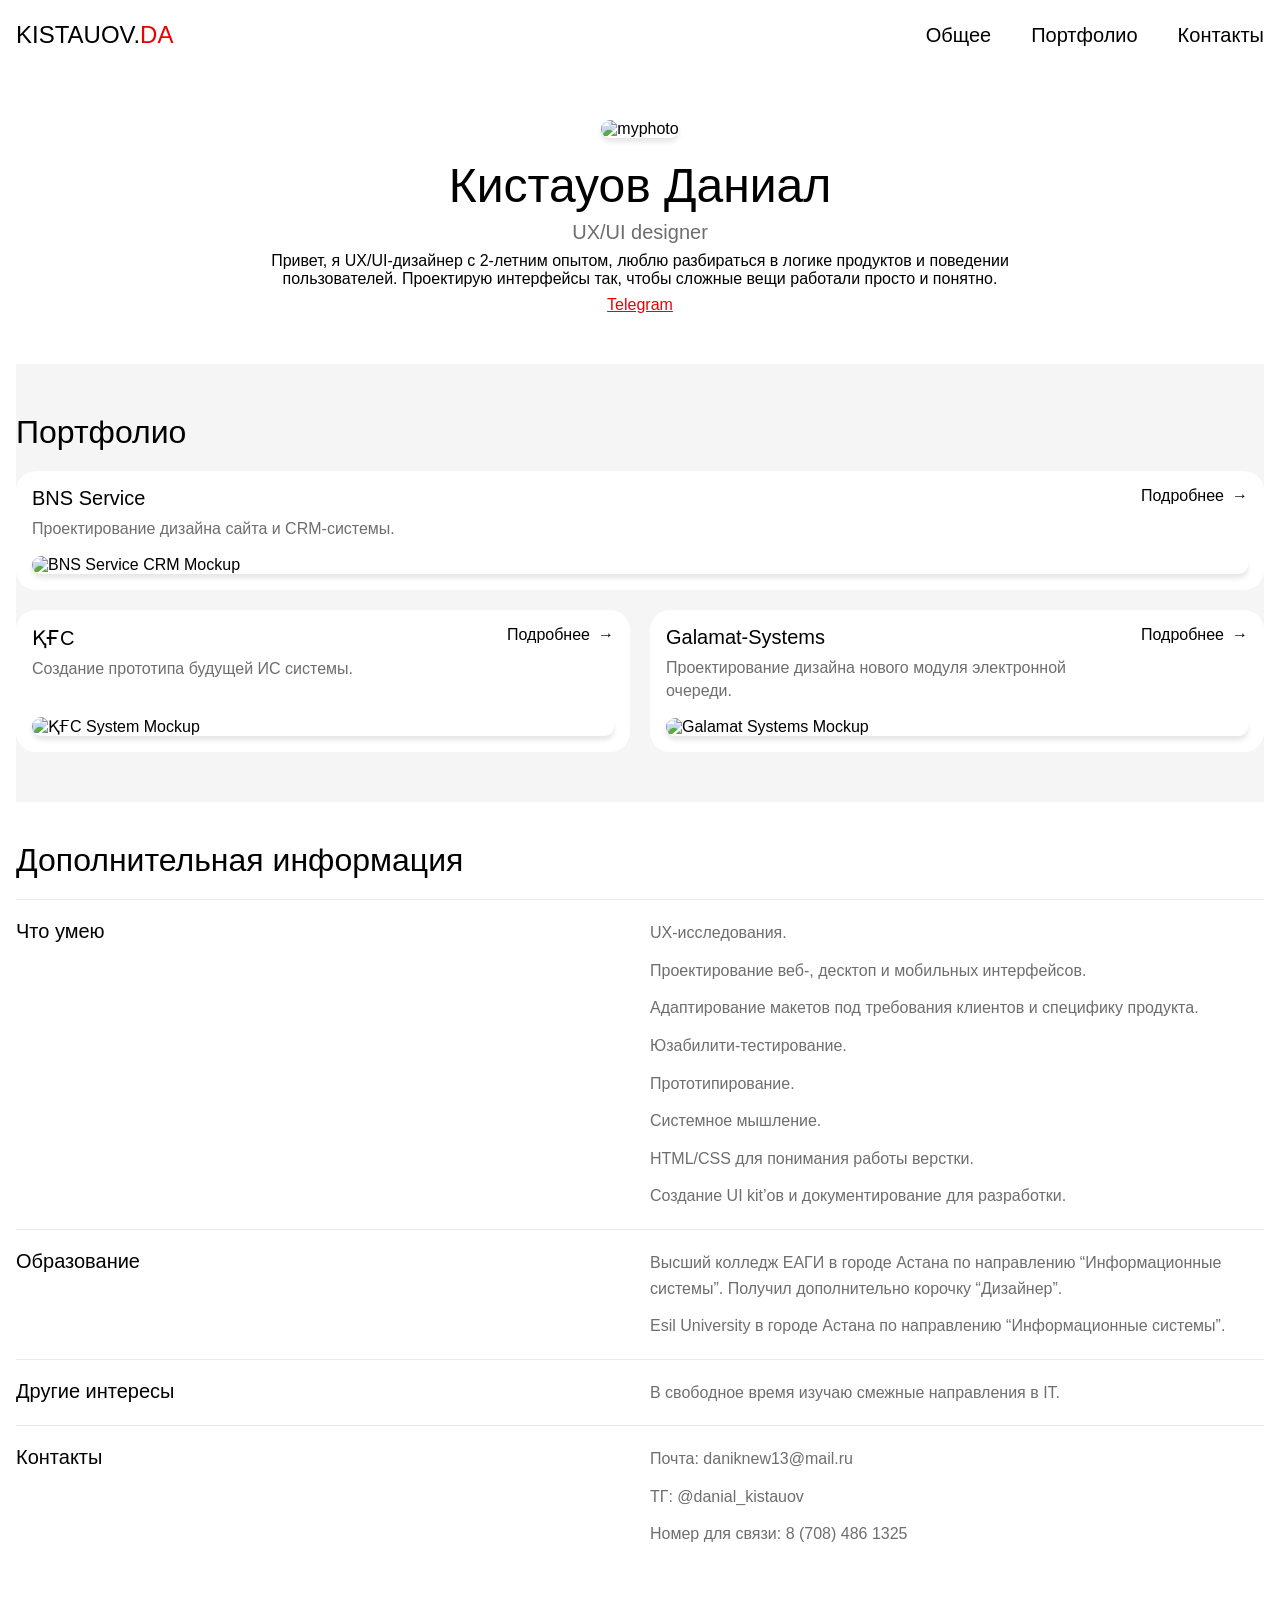
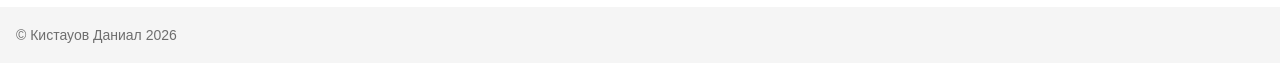
==== index.html @ 3ff45b14 "Add files via upload" ====
<!DOCTYPE html>
<html lang="en">
<head>
    <meta charset="UTF-8">
    <meta name="viewport" content="width=device-width, initial-scale=1.0">
    <title>Кистауов Даниал | Портфолио</title>
    <link rel="stylesheet" href="main.css">
</head>
<body>
    <div id="preloader" class="preloader">
    <div class="preloader-content">
        <picture>
            <source srcset="img/preloader1920.png" media="(min-width: 1200px)">
            <source srcset="img/preloader768.png" media="(min-width: 768px)">
            <img src="img/preloader360.png" alt="Загрузка..." class="preloader-img">
        </picture>
        <div class="loader-bar"></div> </div>
    </div>
    <header>
        <div class="header-wrapper">
            <a href="#" class="logo">Kistauov.<span class="logo-part">Da</span></a>
            <button class="burger-btn" id="burgerBtn" aria-label="Открыть меню">
                <span></span>
                <span></span>
                <span></span>
            </button>
            <nav id="mobileNav">
                <a href="" class="link">Общее</a>
                <a href="" class="link">Портфолио</a>
                <a href="" class="link">Контакты</a>
            </nav>
        </div>
    </header>
    <main>
        <section class="hero">
            <picture><img src="img/Frame 10.png" alt="myphoto" width="150" height="188"></picture>
            <div class="hero-txt-wrapper">
                <h1>Кистауов Даниал</h1>
                <h3 class="regular">UX/UI designer</h3>
                <p class="txt">Привет, я UX/UI-дизайнер с 2-летним опытом, люблю разбираться в логике продуктов и поведении пользователей. Проектирую интерфейсы так, чтобы сложные вещи работали просто и понятно.</p>
                <a href="" class="txt-link">Telegram</a>
            </div>
        </section>
        <section class="portfolio">
            <div class="container">
                <h2>Портфолио</h2>
                <div class="portfolio-grid">
                    <article class="product-card card-large">
                        <a href="#" class="card-link">
                            <div class="card-header">
                                <div class="title">
                                    <h3>BNS Service</h3>
                                    <p class="txt">Проектирование дизайна сайта и CRM-системы.</p>
                                </div>
                                <div class="more">
                                    <span>Подробнее</span>
                                    <span>→</span>
                                </div>
                            </div>
                            <picture class="card-image">
                                <img src="img/Frame 50.png" alt="BNS Service CRM Mockup">
                            </picture>
                        </a>
                    </article>
                    <article class="product-card">
                        <a href="#" class="card-link">
                            <div class="card-header">
                                <div class="title">
                                    <h3>ҚҒС</h3>
                                    <p class="txt">Создание прототипа будущей ИС системы.</p>
                                </div>
                                <div class="more">
                                    <span>Подробнее</span>
                                    <span>→</span>
                                </div>
                            </div>
                            <picture class="card-image">
                                <img src="img/Frame 50.png" alt="ҚҒС System Mockup">
                            </picture>
                        </a>
                    </article>
                    <article class="product-card">
                        <a href="#" class="card-link">
                            <div class="card-header">
                                <div class="title">
                                    <h3>Galamat-Systems</h3>
                                    <p class="txt">Проектирование дизайна нового модуля электронной очереди.</p>
                                </div>
                                <div class="more">
                                    <span>Подробнее</span>
                                    <span>→</span>
                                </div>
                            </div>
                            <picture class="card-image">
                                <img src="img/Frame 50.png" alt="Galamat Systems Mockup">
                            </picture>
                        </a>
                    </article>
                </div> 
            </div> 
        </section>
        <section class="about">
            <div class="container">
                <h2>Дополнительная информация</h2>        
                <div class="about-grid">
                    <div class="about-row">
                        <h3>Что умею</h3>
                        <div class="about-content">
                            <p>UX-исследования.</p>
                            <p>Проектирование веб-, десктоп и мобильных интерфейсов.</p>
                            <p>Адаптирование макетов под требования клиентов и специфику продукта.</p>
                            <p>Юзабилити-тестирование.</p>
                            <p>Прототипирование.</p>
                            <p>Системное мышление.</p>
                            <p>HTML/CSS для понимания работы верстки.</p>
                            <p>Создание UI kit’ов и документирование для разработки.</p>
                        </div>
                    </div>
                    <div class="about-row">
                        <h3>Образование</h3>
                        <div class="about-content">
                            <p>Высший колледж ЕАГИ в городе Астана по направлению “Информационные системы”. Получил дополнительно корочку “Дизайнер”.</p>
                            <p>Esil University в городе Астана по направлению “Информационные системы”.</p>
                        </div>
                    </div>
                    <div class="about-row">
                        <h3>Другие интересы</h3>
                        <div class="about-content">
                            <p>В свободное время изучаю смежные направления в IT.</p>
                        </div>
                    </div>
                    <div class="about-row">
                        <h3>Контакты</h3>
                        <div class="about-content contacts-list">
                            <p>Почта: <a href="mailto:daniknew13@mail.ru">daniknew13@mail.ru</a></p>
                            <p>ТГ: <a href="https://t.me/danial_kistauov">@danial_kistauov</a></p>
                            <p>Номер для связи: 8 (708) 486 1325</p>
                        </div>
                    </div>
                </div>
            </div>
        </section>
    </main>
    <footer>
        <div class="footer-wrapper">
            <p>© Кистауов Даниал 2026</p>
        </div>
    </footer>
</body>
<script src="main.js"></script>
</html>
---- main.css ----
.preloader {
    position: fixed;
    top: 0;
    left: 0;
    width: 100%;
    height: 100%;
    background-color: #fff; /* Цвет фона под картинкой */
    display: flex;
    justify-content: center;
    align-items: flex-start;
    z-index: 9999; /* Самый высокий индекс */
}
.preloader-img {
    max-width: 100%;
    height: auto;
    display: block;
}

/* Класс для скрытия */
.preloader-hidden {
    opacity: 0;
    visibility: hidden;
}
body {
  background-color: #fff;
  font-family: 'Inter', Roboto, sans-serif;
  margin: 0;
  color: #000;
}
:root {
  --txt-secondary: #6E6E6E;
  --contrast: #ED0000; 
}


h1 {
  font-size: 48px;
  font-weight: 500;
  margin: 0;
}
h2 {
  font-size: 32px;
  font-weight: 500;
  margin: 0;
}
h3 {
  font-size: 20px;
  font-weight: 500;
  margin: 0;
}
h3.regular {
  font-weight: 400;
}
p {
  margin: 0;

}
.link {
  font-size: 20px;
  text-decoration: none;
  color: #000;
}
.link:hover {
  color: var(--contrast);
}
.link:active {
  color: var(--contrast);
}

/* --- Шапка --- */
header{
max-width: 1260px;
margin: 0 auto;
padding: 0 16px;
}
.header-wrapper {
  display: flex;
  justify-content: space-between;
  align-items: center;
  height: 70px;
}
.logo {
  text-decoration: none;
  font-size: 24px;
  text-transform: uppercase;
  color: #000;
}
.logo-part {
  color: var(--contrast);
}
nav {
  display: flex;
  gap: 40px;
}
.burger-btn {
    display: none; /* СКРЫВАЕМ кнопку на компьютере */
    background: none;
    border: none;
    cursor: pointer;
    flex-direction: column;
    justify-content: space-between;
    width: 30px;
    height: 20px;
    padding: 0;
    z-index: 1000;
}
.burger-btn span {
    width: 100%;
    height: 3px;
    background-color: #000;
    border-radius: 3px;
    transition: 0.3s;
}
/* --- Хиро блок --- */
main {
  max-width: 100%;
  padding: 0 16px;
}
section.hero {
  padding: 50px 0;
  display: flex;
  flex-direction: column;
  gap: 20px;
  align-items: center;
  justify-content: center;
}
img {
  border-radius: 20px;
  box-shadow: 0px 4px 5px rgba(0, 0, 0, 0.1);
}
.hero-txt-wrapper {
  display: flex;
  flex-direction: column;
  gap: 8px;
  align-items: center;
  justify-content: center;
  max-width: 812px;
  text-align: center;
}
.hero-txt-wrapper > h3 {
  color: var(--txt-secondary);
}
.hero-txt-wrapper > a {
  color: var(--contrast);
}

/* --- Портфолио --- */
section.portfolio {
  background-color: #f5f5f5;
  width: 100%;
  padding: 50px 0;
}
div.container {
  max-width: 1260px;
  margin: 0 auto;
}
div.container h2 {
  margin-bottom: 20px;
}
.portfolio-grid {
  display: grid;
  grid-template-columns: repeat(2,1fr);
  gap: 20px;
}
.card-large {
  grid-column: span 2;
}
.product-card {
  background-color: #fff;
  border-radius: 20px;
  overflow: hidden;
  transition: transform 0.2s ease, box-shadow 0.2s ease;
}
.product-card:hover {
  transform: translateY(-5px);
  box-shadow: 0 4px 5px rgba(0,0,0,0.1);
}
.card-link {
  text-decoration: none;
  color: inherit;
  display: flex;
  flex-direction: column;
  height: 100%;
}
  /* Шапка карточки (Текст + Подробнее) */
.card-header {
  padding: 16px; /* Внутренние отступы текста */
  display: flex;
  justify-content: space-between;
  align-items: flex-start;
  gap: 16px;
}
.card-header .title {
  max-width: 70%; /* Ограничиваем ширину текста, чтобы не налезал на "Подробнее" */
}
.card-header h3 {
  font-size: 20px;
  margin-bottom: 8px;
}
.card-header .txt {
  font-size: 16px;
  color: var(--txt-secondary);
  line-height: 1.4;
}
.card-header .more {
  display: flex;
  align-items: center;
  gap: 8px;
  color: #000;
  font-size: 16px;
  font-weight: 500;
  white-space: nowrap; /* Чтобы не переносилось на новую строку */
}
/* Красный цвет для "Подробнее" на hover (как у навигации) */
.product-card:hover .more {
  color: var(--contrast);
}
/* Изображение внутри карточки */
.card-image {
  display: block;
  padding: 0 16px 16px 16px; /* Отступы для картинки, чтобы она была "внутри" серого фона */
  margin-top: auto; /* Прижимает картинку к низу карточки */
  max-height: 600px;
}

.card-image img {
  width: 100%;
  height: 100%;
  display: block;
  border-radius: 14px; /* Легкое скругление самой картинки монитора */
  object-fit:cover;
  object-position: top;
}


.about {
    padding: 40px 0;
    background-color: #fff;
}
/* Настройка сетки */
.about-row {
    display: grid;
    /* Левая колонка 1 доля, правая 2.5 доли (примерно 30/70) */
    grid-template-columns: 1fr 1fr; 
    gap: 20px;
    padding: 20px 0;
    border-top: 1px solid #EAEAEA; /* Линии между секциями */
}
/* Убираем верхнюю линию у самого первого блока, чтобы не дублировать заголовок */
.about-row:first-of-type {
    border-top: 1px solid #EAEAEA; 
}
/* Стили заголовков внутри строк */
.about-row h3 {
    font-size: 20px;
    font-weight: 500;
    color: #000;
}
/* Стили текста справа */
.about-content p {
    font-size: 16px;
    line-height: 1.6;
    color: var(--txt-secondary);
    margin-bottom: 12px;
}
.about-content p:last-child {
    margin-bottom: 0;
}
/* Стили ссылок в контактах */
.contacts-list a {
    color: inherit;
    text-decoration: none;
    transition: color 0.2s;
}
.contacts-list a:hover {
    color: var(--contrast);
}
footer {
    background-color: #f5f5f5;
    padding: 20px 16px;
}
.footer-wrapper {
  max-width: 1260px;
  margin: 0 auto;
}
.footer-wrapper p {
  color: var(--txt-secondary);
  font-size: 14px;
}


/* Адаптив для мобилок: превращаем в одну колонку */
@media (max-width: 768px) {
    .about-row {
        grid-template-columns: 1fr;
        gap: 16px;
        padding: 24px 0;
    }


    /* 1. Перестраиваем сетку в одну колонку */
  .portfolio-grid {
    grid-template-columns: 1fr; /* Теперь только одна колонка */
    gap: 16px; /* Можно немного уменьшить отступы для мобилок */
  }
  /* 2. Отменяем растяжение большой карточки */
  .card-large {
    grid-column: span 1; /* Теперь она занимает только одну колонку, как и все */
  }
  /* 3. Корректируем высоту контейнера картинки (опционально) */
  .card-image {
    height: 300px; /* На мобилках 500px может быть слишком много, лучше уменьшить */
  }
  /* 4. Уменьшаем шрифты для заголовков (опционально, для лучшего UX) */
  h1 { font-size: 32px; }
  h2 { font-size: 24px; }
  .card-header {
    flex-direction: column; /* Текст и "Подробнее" встанут друг под другом */
    align-items: flex-start;
  }


  .burger-btn {
        display: flex; /* ПОКАЗЫВАЕМ кнопку только на мобилках */
    }

  nav {
        /* Превращаем навигацию в скрытую панель */
        display: flex;
        position: fixed;
        top: 0;
        right: -100%; /* Спрятано */
        width: 100%;
        height: 100vh;
        background-color: #fff;
        flex-direction: column;
        align-items: center;
        justify-content: center;
        gap: 30px;
        transition: 0.4s ease-in-out;
        z-index: 999;
    }

    /* Когда добавляем класс .open через JS */
  nav.open {
        right: 0;
    }

    /* Анимация иконки в крестик */
    .burger-btn.active span:nth-child(1) { transform: translateY(8.5px) rotate(45deg); }
    .burger-btn.active span:nth-child(2) { opacity: 0; }
    .burger-btn.active span:nth-child(3) { transform: translateY(-8.5px) rotate(-45deg); }
}
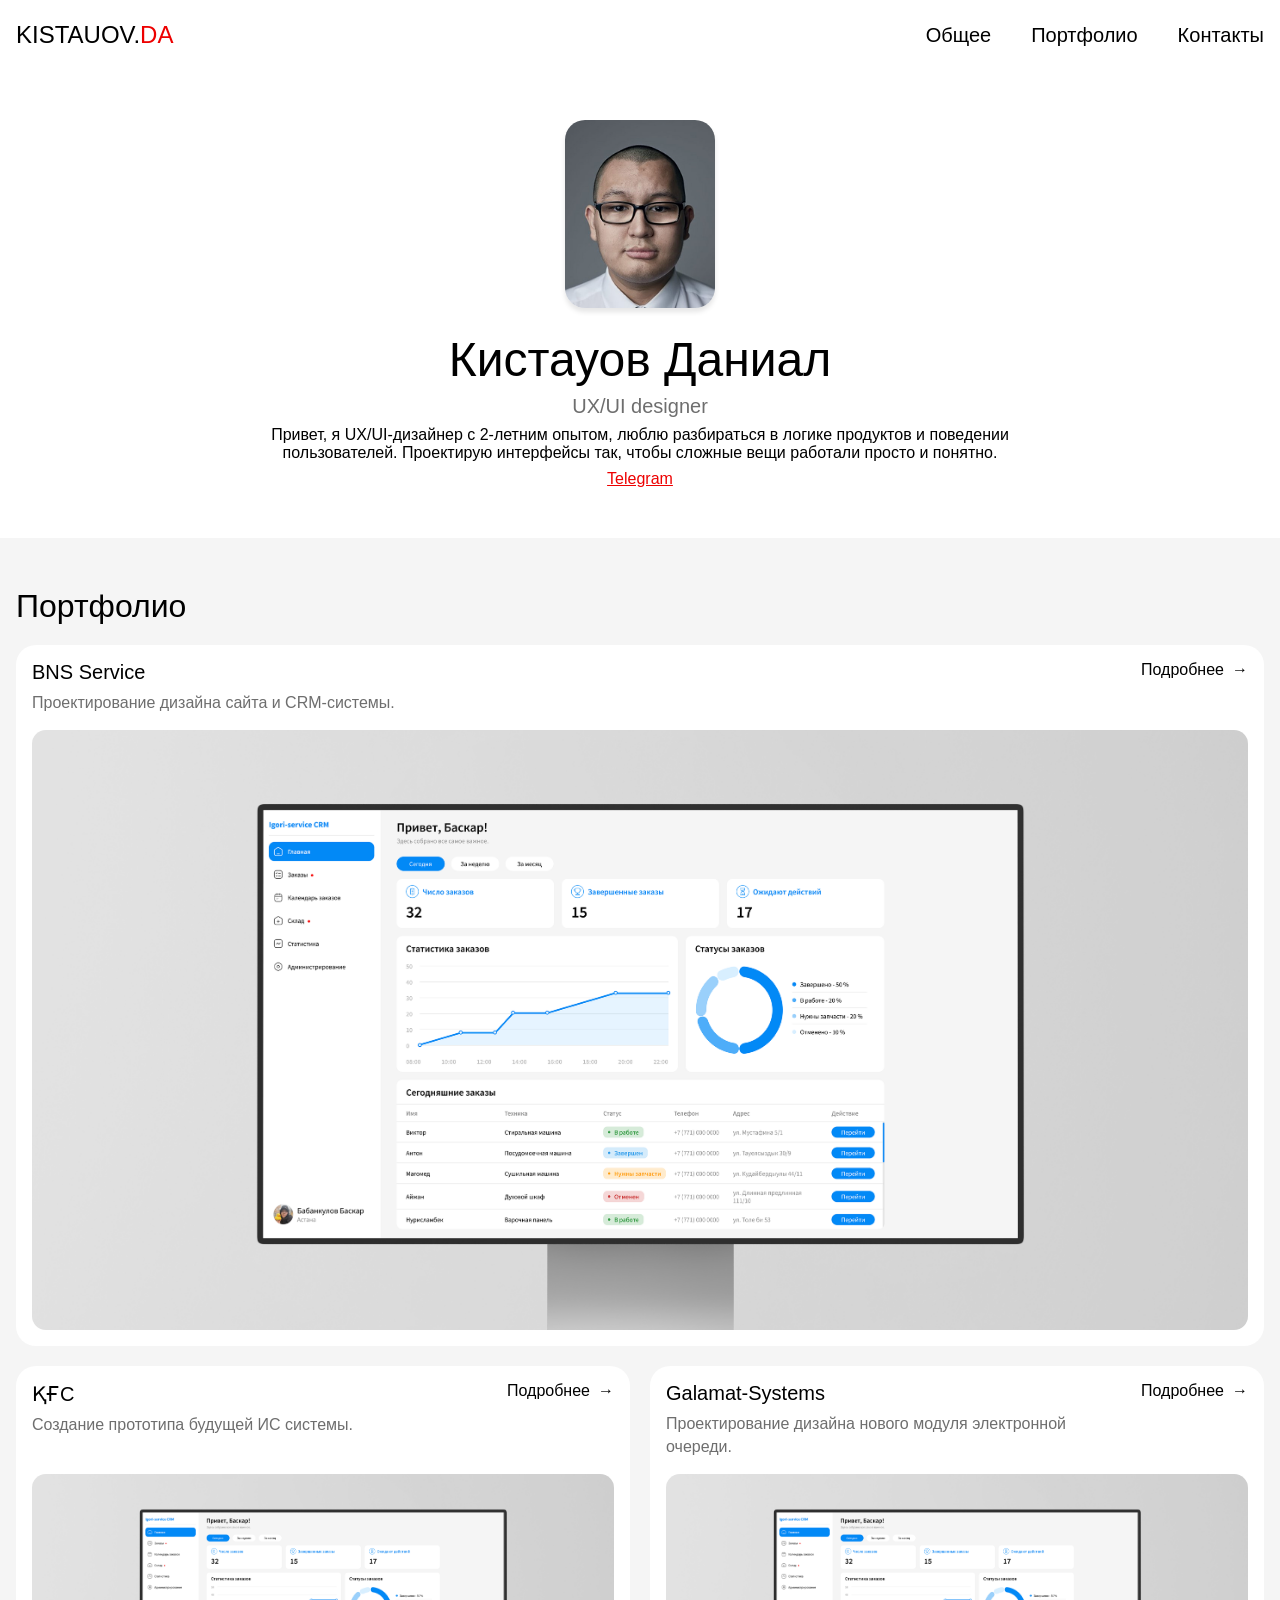
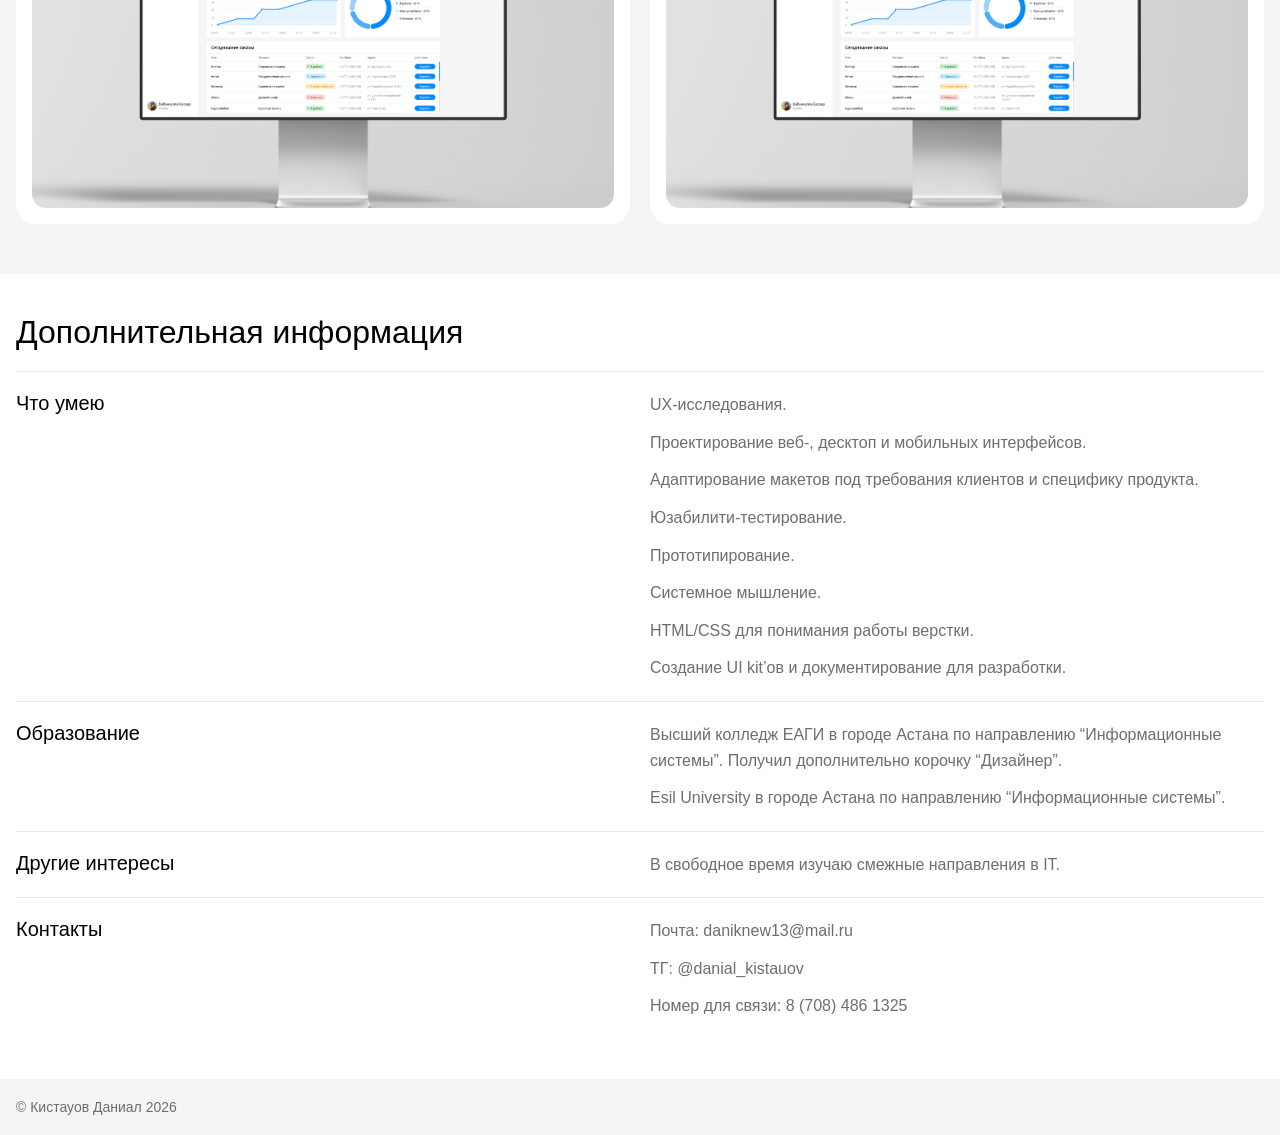
==== commit 3ff71a1f: "Update index.html" ====
--- a/index.html
+++ b/index.html
@@ -18,21 +18,21 @@
     </div>
     <header>
         <div class="header-wrapper">
-            <a href="#" class="logo">Kistauov.<span class="logo-part">Da</span></a>
+            <a href="#main" class="logo">Kistauov.<span class="logo-part">Da</span></a>
             <button class="burger-btn" id="burgerBtn" aria-label="Открыть меню">
                 <span></span>
                 <span></span>
                 <span></span>
             </button>
             <nav id="mobileNav">
-                <a href="" class="link">Общее</a>
-                <a href="" class="link">Портфолио</a>
-                <a href="" class="link">Контакты</a>
+                <a href="#main" class="link">Общее</a>
+                <a href="#portfolio" class="link">Портфолио</a>
+                <a href="#contacts" class="link">Контакты</a>
             </nav>
         </div>
     </header>
     <main>
-        <section class="hero">
+        <section class="hero" id="main">
             <picture><img src="img/Frame 10.png" alt="myphoto" width="150" height="188"></picture>
             <div class="hero-txt-wrapper">
                 <h1>Кистауов Даниал</h1>
@@ -41,7 +41,7 @@
                 <a href="" class="txt-link">Telegram</a>
             </div>
         </section>
-        <section class="portfolio">
+        <section class="portfolio" id="portfolio">
             <div class="container">
                 <h2>Портфолио</h2>
                 <div class="portfolio-grid">
@@ -99,7 +99,7 @@
                 </div> 
             </div> 
         </section>
-        <section class="about">
+        <section class="about" id="contacts">
             <div class="container">
                 <h2>Дополнительная информация</h2>        
                 <div class="about-grid">
@@ -148,4 +148,4 @@
     </footer>
 </body>
 <script src="main.js"></script>
-</html>+</html>
--- a/main.css
+++ b/main.css
@@ -4,9 +4,8 @@
     left: 0;
     width: 100%;
     height: 100%;
-    background-color: #fff; /* Цвет фона под картинкой */
     display: flex;
-    justify-content: center;
+    justify-content: flex-start;
     align-items: flex-start;
     z-index: 9999; /* Самый высокий индекс */
 }
@@ -15,11 +14,15 @@
     height: auto;
     display: block;
 }
-
 /* Класс для скрытия */
 .preloader-hidden {
     opacity: 0;
     visibility: hidden;
+}
+
+
+html {
+  scroll-behavior: smooth;
 }
 body {
   background-color: #fff;
@@ -112,19 +115,15 @@
     transition: 0.3s;
 }
 /* --- Хиро блок --- */
-main {
-  max-width: 100%;
-  padding: 0 16px;
-}
 section.hero {
-  padding: 50px 0;
+  padding: 50px 16px;
   display: flex;
   flex-direction: column;
   gap: 20px;
   align-items: center;
   justify-content: center;
 }
-img {
+.hero > picture > img {
   border-radius: 20px;
   box-shadow: 0px 4px 5px rgba(0, 0, 0, 0.1);
 }
@@ -153,6 +152,7 @@
 div.container {
   max-width: 1260px;
   margin: 0 auto;
+  padding: 0 16px;
 }
 div.container h2 {
   margin-bottom: 20px;
@@ -350,4 +350,4 @@
     .burger-btn.active span:nth-child(1) { transform: translateY(8.5px) rotate(45deg); }
     .burger-btn.active span:nth-child(2) { opacity: 0; }
     .burger-btn.active span:nth-child(3) { transform: translateY(-8.5px) rotate(-45deg); }
-}+}
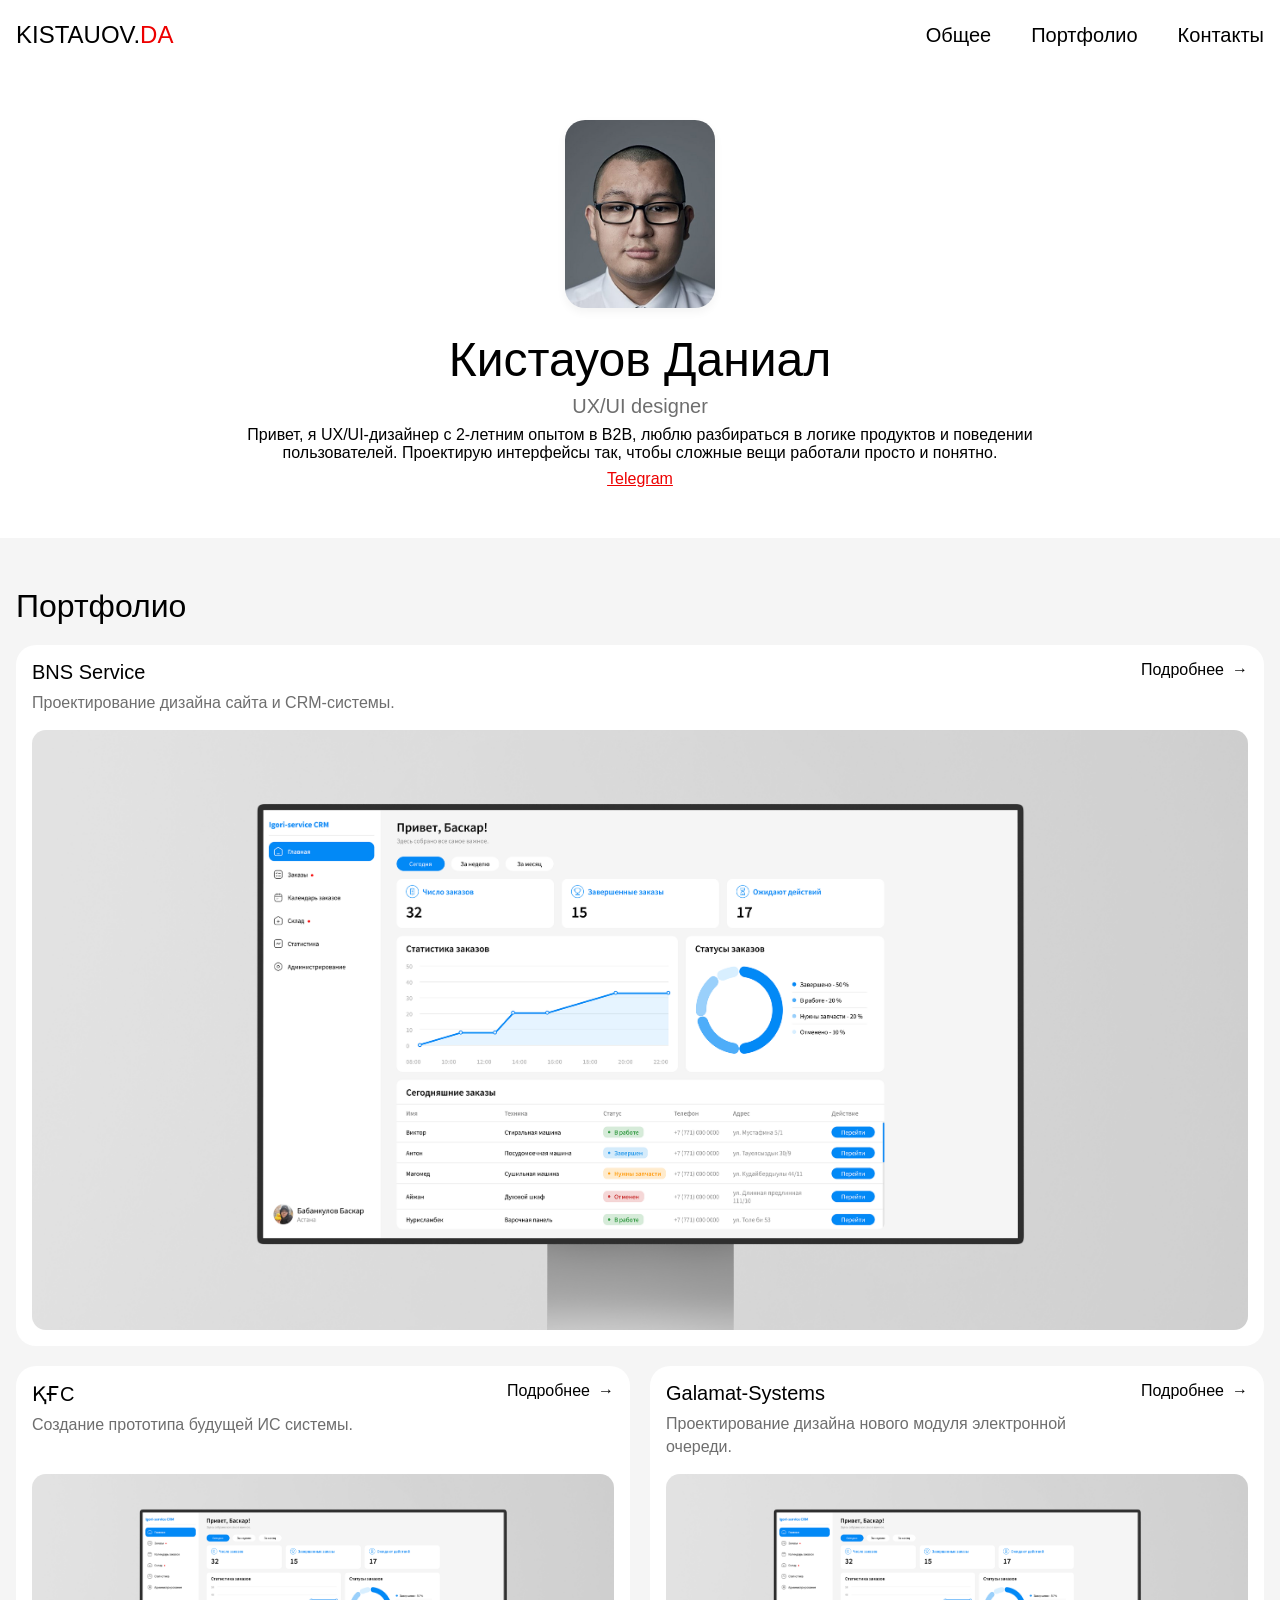
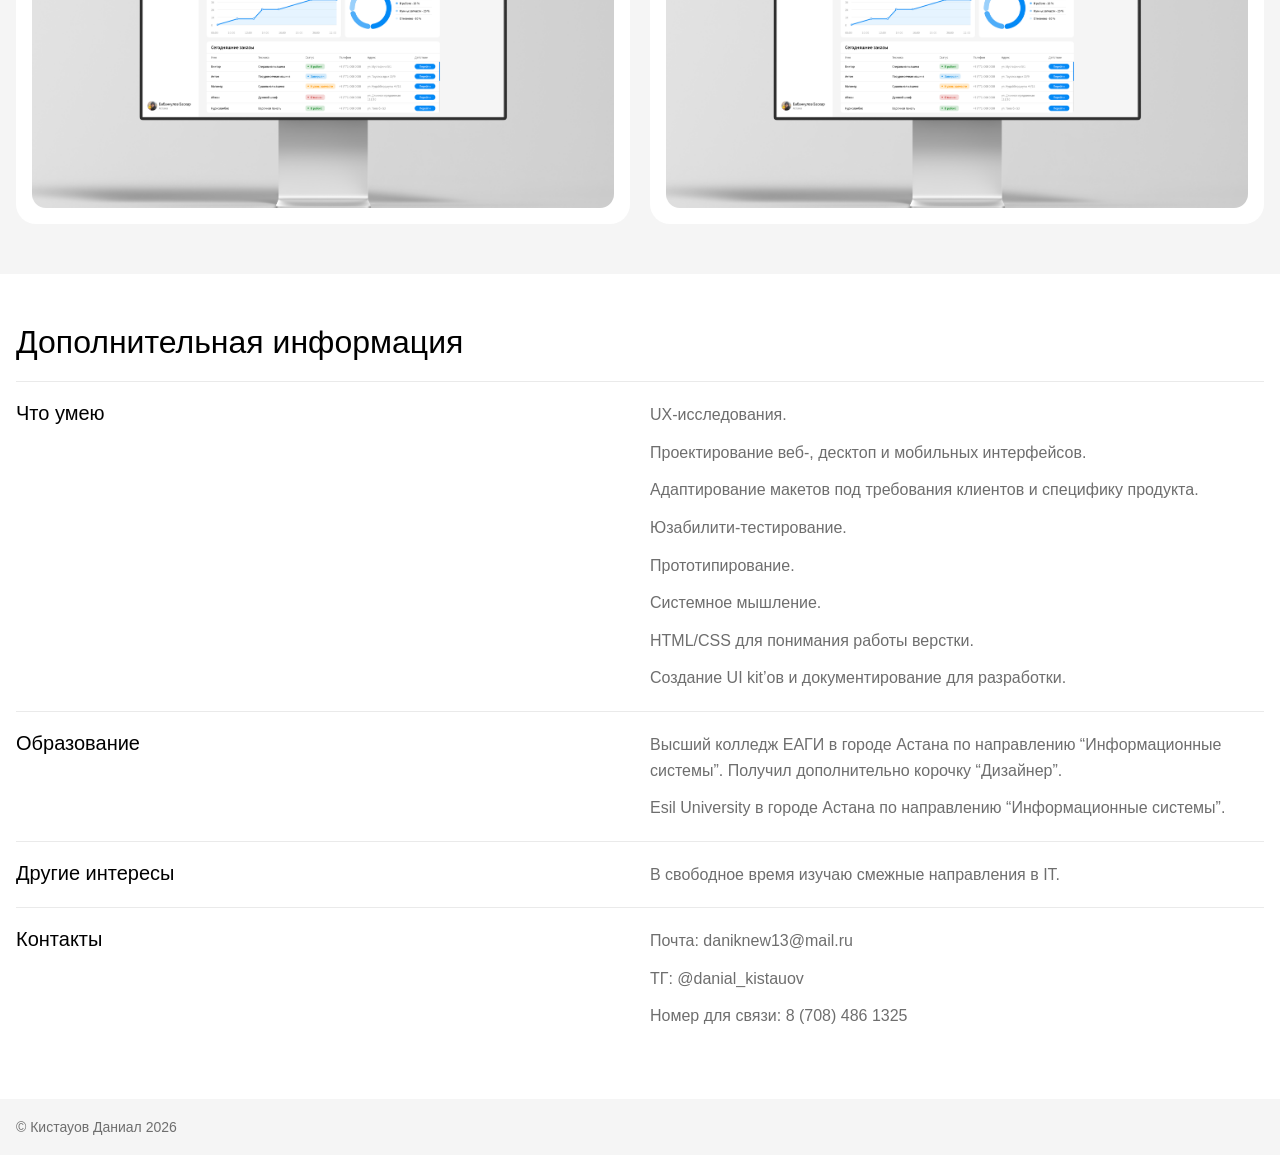
==== commit 69e25a5e: "Update index.html" ====
--- a/index.html
+++ b/index.html
@@ -18,7 +18,7 @@
     </div>
     <header>
         <div class="header-wrapper">
-            <a href="#main" class="logo">Kistauov.<span class="logo-part">Da</span></a>
+            <a href="#" class="logo">Kistauov.<span class="logo-part">Da</span></a>
             <button class="burger-btn" id="burgerBtn" aria-label="Открыть меню">
                 <span></span>
                 <span></span>
@@ -37,8 +37,8 @@
             <div class="hero-txt-wrapper">
                 <h1>Кистауов Даниал</h1>
                 <h3 class="regular">UX/UI designer</h3>
-                <p class="txt">Привет, я UX/UI-дизайнер с 2-летним опытом, люблю разбираться в логике продуктов и поведении пользователей. Проектирую интерфейсы так, чтобы сложные вещи работали просто и понятно.</p>
-                <a href="" class="txt-link">Telegram</a>
+                <p class="txt">Привет, я UX/UI-дизайнер с 2-летним опытом в B2B, люблю разбираться в логике продуктов и поведении пользователей. Проектирую интерфейсы так, чтобы сложные вещи работали просто и понятно.</p>
+                <a href="https://t.me/danial_kistauov" class="txt-link" target="_blank">Telegram</a>
             </div>
         </section>
         <section class="portfolio" id="portfolio">
@@ -46,7 +46,7 @@
                 <h2>Портфолио</h2>
                 <div class="portfolio-grid">
                     <article class="product-card card-large">
-                        <a href="#" class="card-link">
+                        <a href="bnsservice.html" class="card-link">
                             <div class="card-header">
                                 <div class="title">
                                     <h3>BNS Service</h3>
@@ -132,8 +132,8 @@
                     <div class="about-row">
                         <h3>Контакты</h3>
                         <div class="about-content contacts-list">
-                            <p>Почта: <a href="mailto:daniknew13@mail.ru">daniknew13@mail.ru</a></p>
-                            <p>ТГ: <a href="https://t.me/danial_kistauov">@danial_kistauov</a></p>
+                            <p>Почта: <a href="mailto:daniknew13@mail.ru" target="_blank">daniknew13@mail.ru</a></p>
+                            <p>ТГ: <a href="https://t.me/danial_kistauov" target="_blank">@danial_kistauov</a></p>
                             <p>Номер для связи: 8 (708) 486 1325</p>
                         </div>
                     </div>
--- a/main.css
+++ b/main.css
@@ -2,15 +2,15 @@
     position: fixed;
     top: 0;
     left: 0;
-    width: 100%;
-    height: 100%;
+    width: 100vw;
+    height: 100vh;
     display: flex;
-    justify-content: flex-start;
+    justify-content: center;
     align-items: flex-start;
     z-index: 9999; /* Самый высокий индекс */
 }
 .preloader-img {
-    max-width: 100%;
+    max-width: none;
     height: auto;
     display: block;
 }
@@ -19,11 +19,13 @@
     opacity: 0;
     visibility: hidden;
 }
-
-
-html {
-  scroll-behavior: smooth;
-}
+.no-scroll {
+    overflow: hidden;
+    position: fixed;
+    width: 100%;
+}   
+
+
 body {
   background-color: #fff;
   font-family: 'Inter', Roboto, sans-serif;
@@ -35,7 +37,6 @@
   --contrast: #ED0000; 
 }
 
-
 h1 {
   font-size: 48px;
   font-weight: 500;
@@ -56,7 +57,6 @@
 }
 p {
   margin: 0;
-
 }
 .link {
   font-size: 20px;
@@ -69,6 +69,7 @@
 .link:active {
   color: var(--contrast);
 }
+
 
 /* --- Шапка --- */
 header{
@@ -114,6 +115,8 @@
     border-radius: 3px;
     transition: 0.3s;
 }
+
+
 /* --- Хиро блок --- */
 section.hero {
   padding: 50px 16px;
@@ -125,7 +128,7 @@
 }
 .hero > picture > img {
   border-radius: 20px;
-  box-shadow: 0px 4px 5px rgba(0, 0, 0, 0.1);
+  box-shadow: 0px 4px 10px rgba(0, 0, 0, 0.05);
 }
 .hero-txt-wrapper {
   display: flex;
@@ -143,6 +146,7 @@
   color: var(--contrast);
 }
 
+
 /* --- Портфолио --- */
 section.portfolio {
   background-color: #f5f5f5;
@@ -173,7 +177,7 @@
 }
 .product-card:hover {
   transform: translateY(-5px);
-  box-shadow: 0 4px 5px rgba(0,0,0,0.1);
+  box-shadow: 0px 4px 10px rgba(0, 0, 0, 0.05);
 }
 .card-link {
   text-decoration: none;
@@ -222,7 +226,6 @@
   margin-top: auto; /* Прижимает картинку к низу карточки */
   max-height: 600px;
 }
-
 .card-image img {
   width: 100%;
   height: 100%;
@@ -233,8 +236,9 @@
 }
 
 
+/* Блок Дополнительной информации*/
 .about {
-    padding: 40px 0;
+    padding: 50px 0;
     background-color: #fff;
 }
 /* Настройка сетки */
@@ -289,8 +293,73 @@
 }
 
 
+/*Заголовок внутренней страницы*/
+.case-hero {
+    padding: 50px 0 0 0;
+    text-align: left; /* В кейсе текст обычно по левому краю, как на макете */
+}
+.case-subtitle {
+    color: var(--txt-secondary);
+    font-size: 16px;
+    margin: 8px 0 20px 0;
+}
+.case-main-image img {
+    width: 100%;
+    border-radius: 20px;
+    box-shadow: 0px 4px 10px rgba(0, 0, 0, 0.05);
+}
+
+
+/* Сетка описания (используем 1 колонку для текста, как в макете) */
+.case-description {
+    padding: 20px 0;
+}
+.case-info-block {
+    margin-bottom: 20px;
+}
+.case-info-block > p {
+  margin-bottom: 8px;
+}
+div.case-info-block > h2 {
+  margin-bottom: 8px;
+}
+.txt-list {
+    padding-left: 20px;
+    color: #000;
+    line-height: 1.6;
+    margin: 0 0;
+}
+.txt-list li {
+    margin-bottom: 8px;
+}
+/* Визуальная часть */
+.case-visuals {
+    background-color: #f5f5f5; /* Как в твоем портфолио-гриде */
+    padding: 40px 0;
+}
+div.container > h2.section-label{
+    margin-bottom: 8px;
+}
+.visual-item {
+    margin-top: 20px;
+    text-align: center;
+}
+.full-width-img {
+    width: 100%;
+    height: auto;
+    border-radius: 20px;
+    display: block;
+}
+
+
 /* Адаптив для мобилок: превращаем в одну колонку */
 @media (max-width: 768px) {
+    section.portfolio, .about {
+      padding: 30px 0;
+    }
+    section.case-hero {
+      padding: 30px 0 0 0;
+    }
     .about-row {
         grid-template-columns: 1fr;
         gap: 16px;
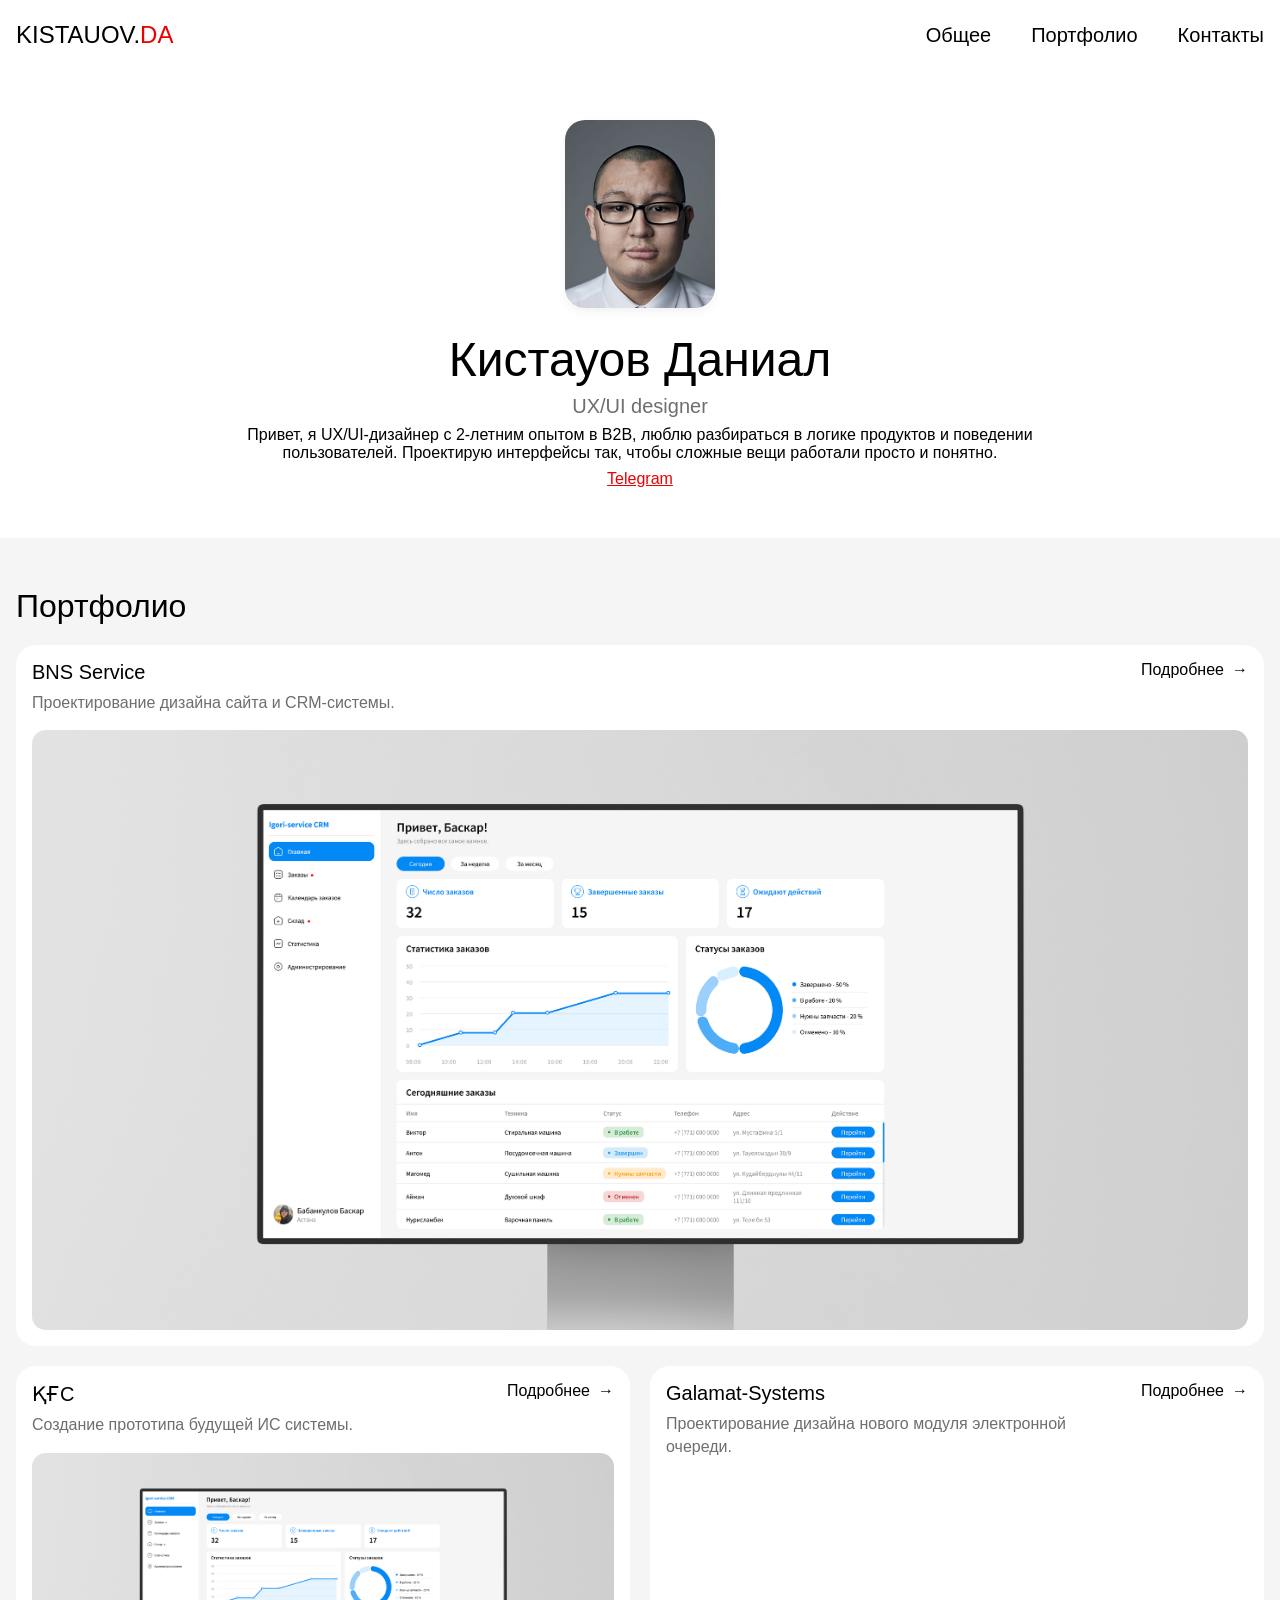
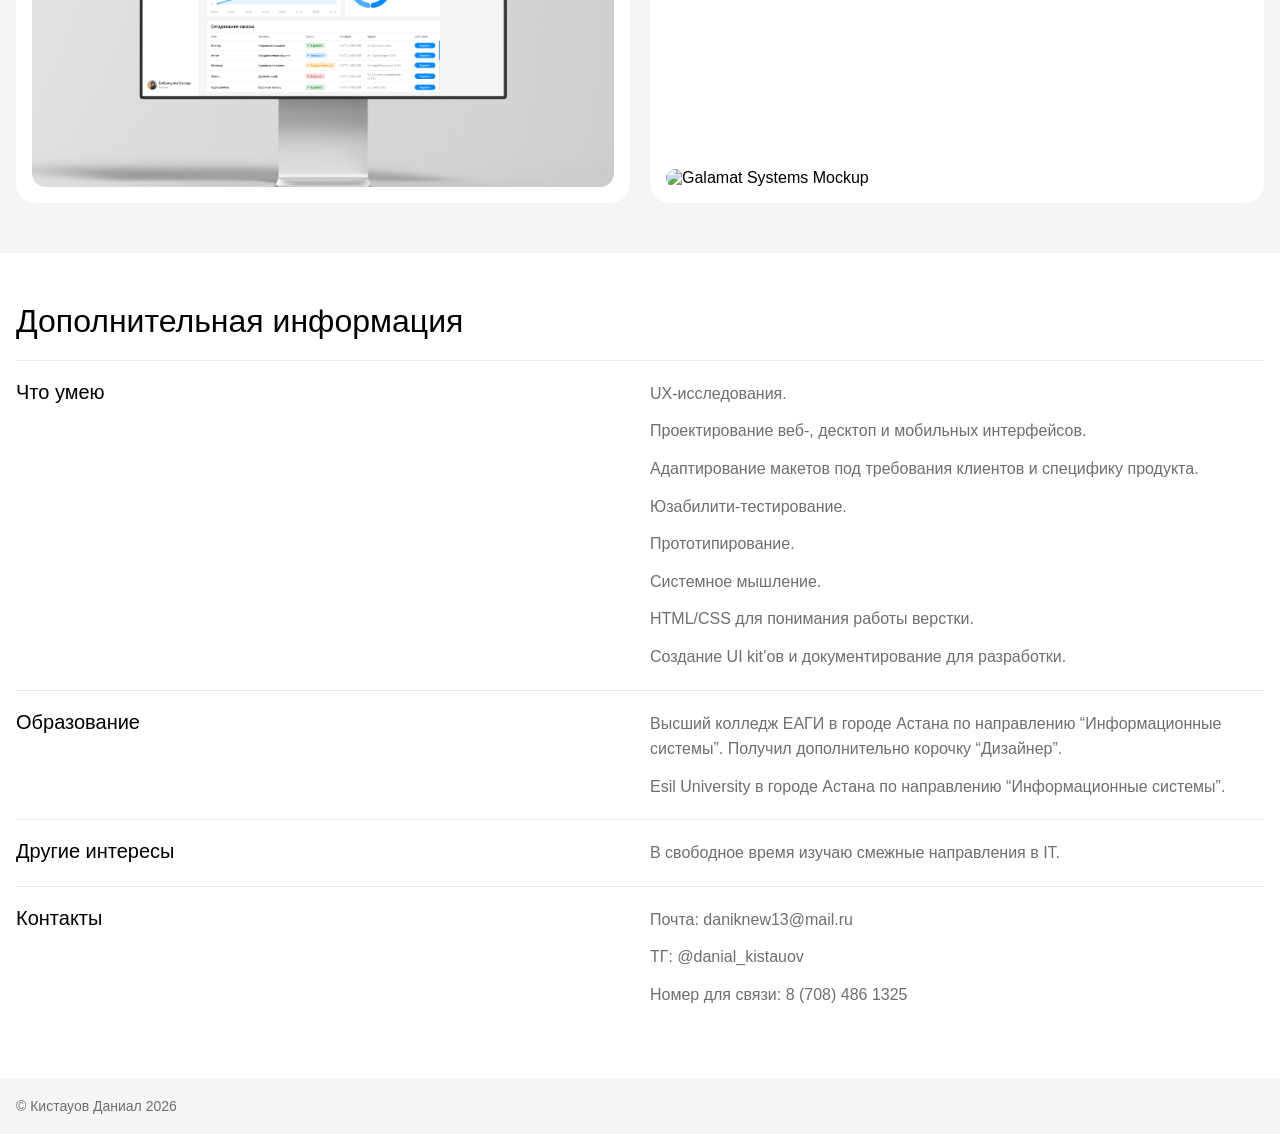
==== commit 0da71ba5: "Add files via upload" ====
--- a/index.html
+++ b/index.html
@@ -80,7 +80,7 @@
                         </a>
                     </article>
                     <article class="product-card">
-                        <a href="#" class="card-link">
+                        <a href="galamat.html" class="card-link">
                             <div class="card-header">
                                 <div class="title">
                                     <h3>Galamat-Systems</h3>
@@ -92,7 +92,7 @@
                                 </div>
                             </div>
                             <picture class="card-image">
-                                <img src="img/Frame 50.png" alt="Galamat Systems Mockup">
+                                <img src="img/galamat.png" alt="Galamat Systems Mockup">
                             </picture>
                         </a>
                     </article>
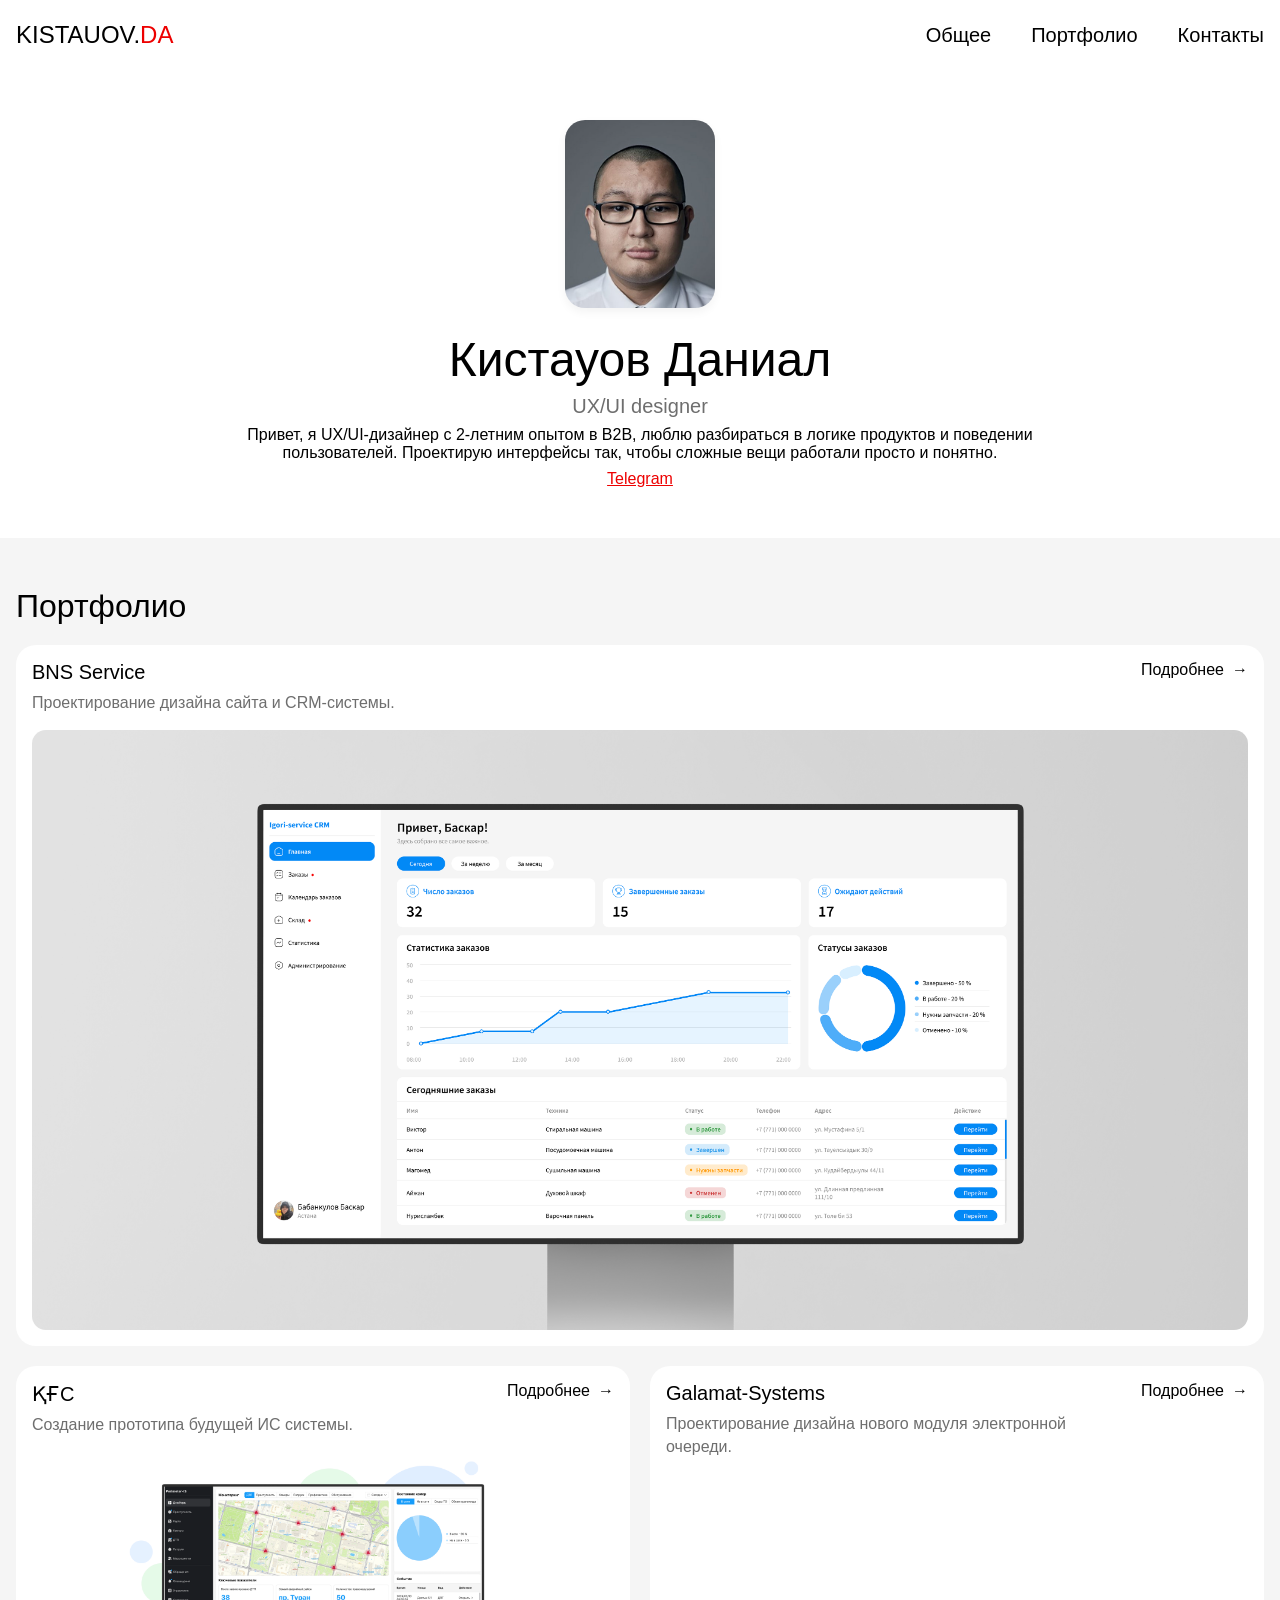
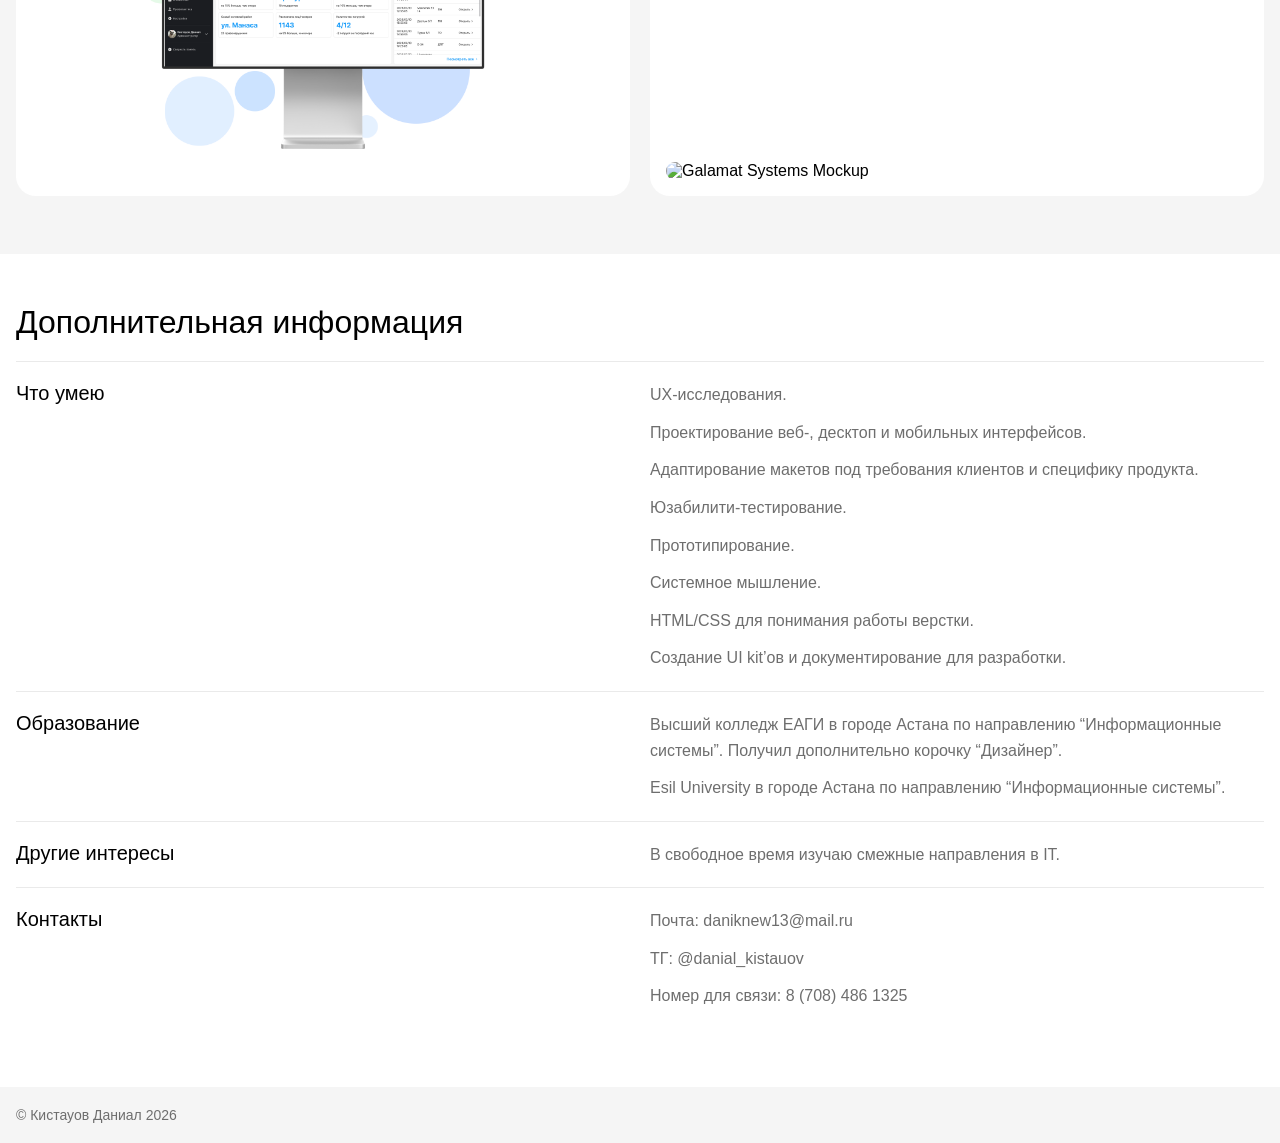
==== commit 6496e7d3: "Update index.html" ====
--- a/index.html
+++ b/index.html
@@ -75,7 +75,7 @@
                                 </div>
                             </div>
                             <picture class="card-image">
-                                <img src="img/Frame 50.png" alt="ҚҒС System Mockup">
+                                <img src="img/kfc.png" alt="ҚҒС System Mockup">
                             </picture>
                         </a>
                     </article>
--- a/main.css
+++ b/main.css
@@ -158,6 +158,11 @@
   margin: 0 auto;
   padding: 0 16px;
 }
+div.container_txt {
+  max-width: 720px;
+  margin: 0 auto;
+  padding: 0 16px;
+}
 div.container h2 {
   margin-bottom: 20px;
 }
@@ -337,7 +342,7 @@
     background-color: #f5f5f5; /* Как в твоем портфолио-гриде */
     padding: 40px 0;
 }
-div.container > h2.section-label{
+div.container, .container_txt > h2.section-label{
     margin-bottom: 8px;
 }
 .visual-item {
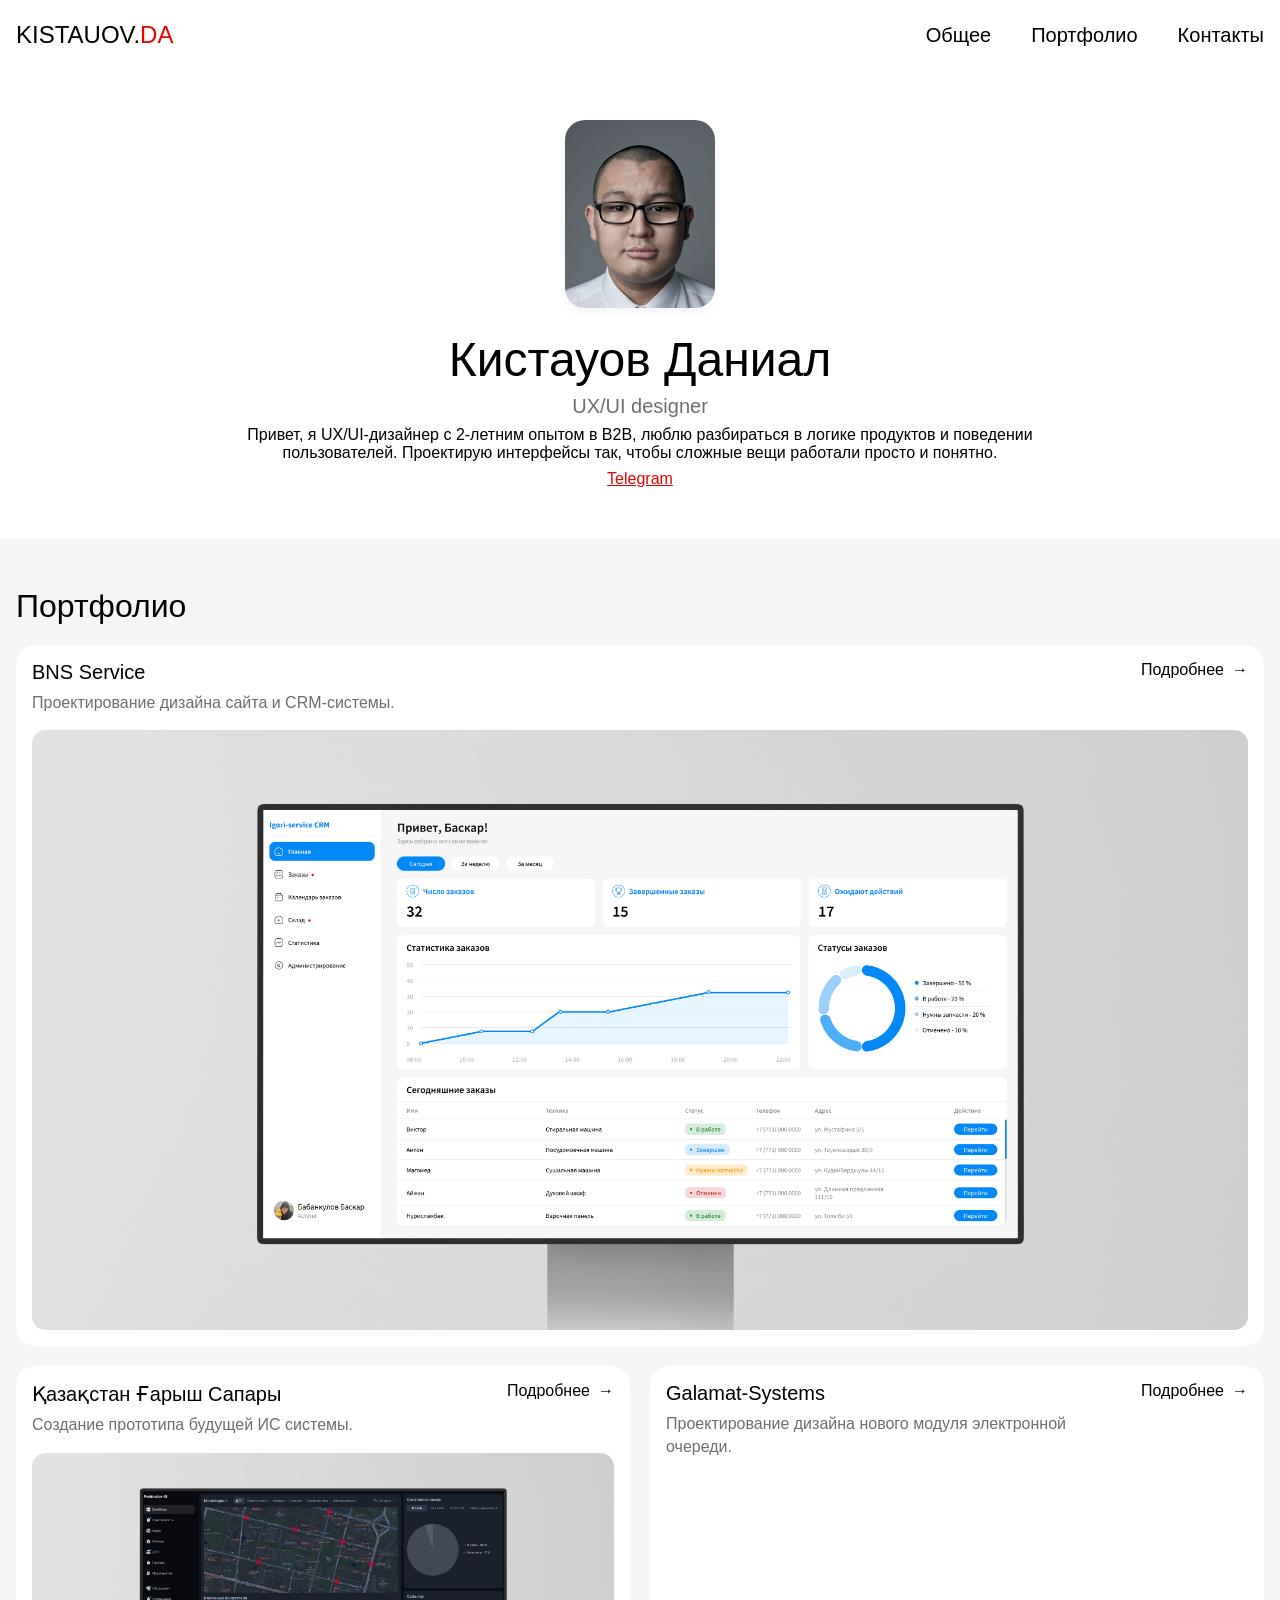
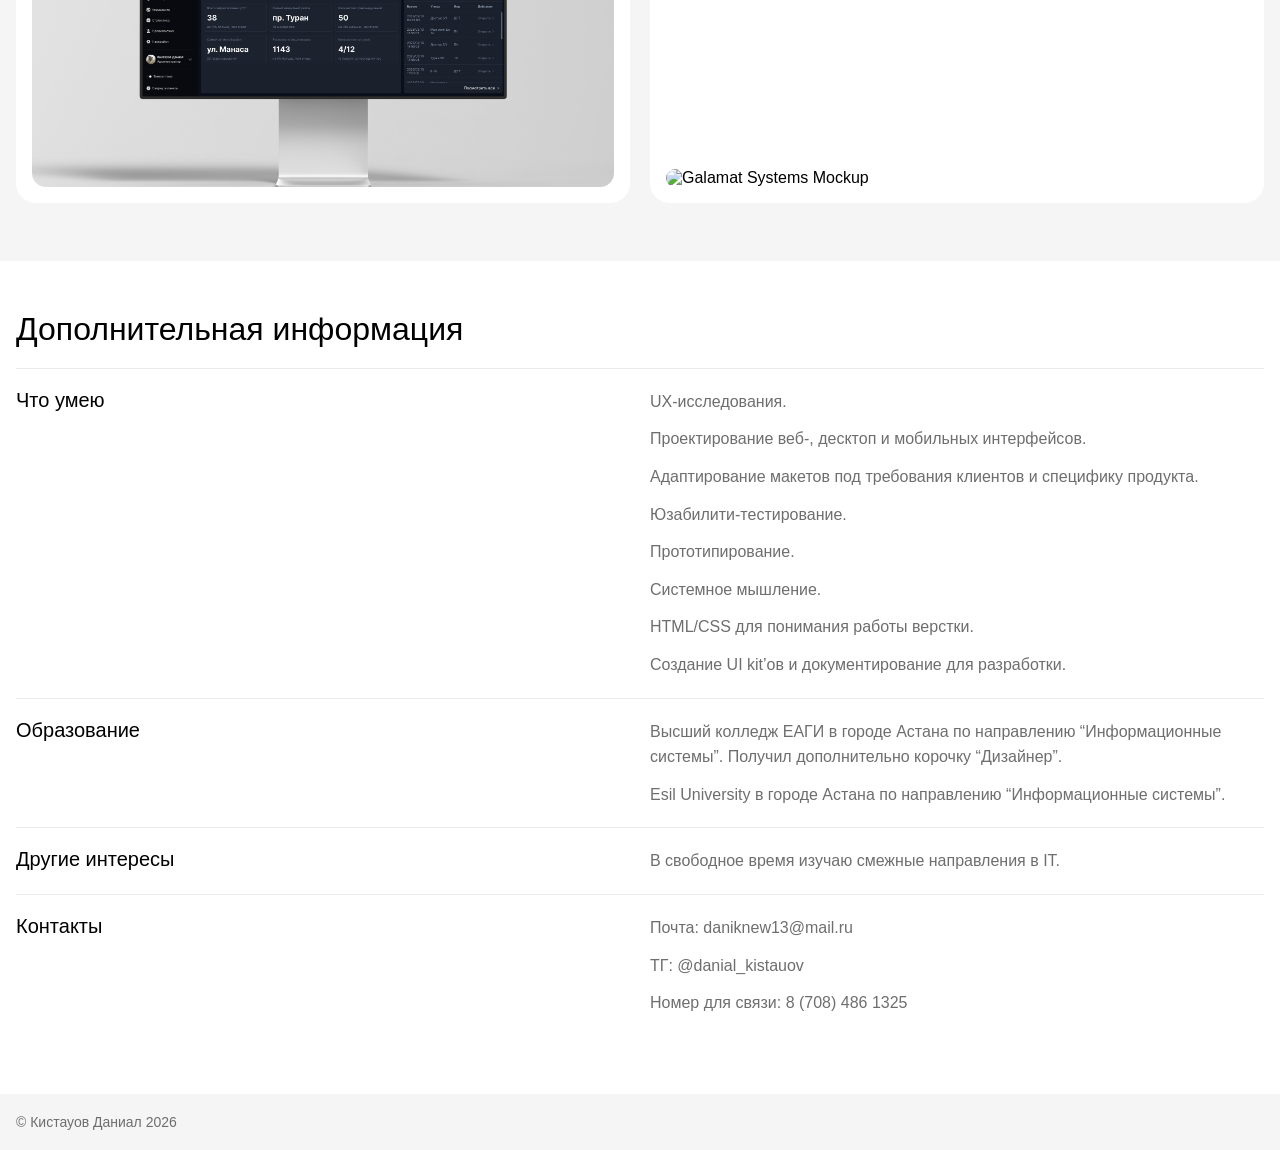
==== commit 0e2c64e8: "Update index.html" ====
--- a/index.html
+++ b/index.html
@@ -66,7 +66,7 @@
                         <a href="#" class="card-link">
                             <div class="card-header">
                                 <div class="title">
-                                    <h3>ҚҒС</h3>
+                                    <h3>Қазақстан Ғарыш Сапары</h3>
                                     <p class="txt">Создание прототипа будущей ИС системы.</p>
                                 </div>
                                 <div class="more">
